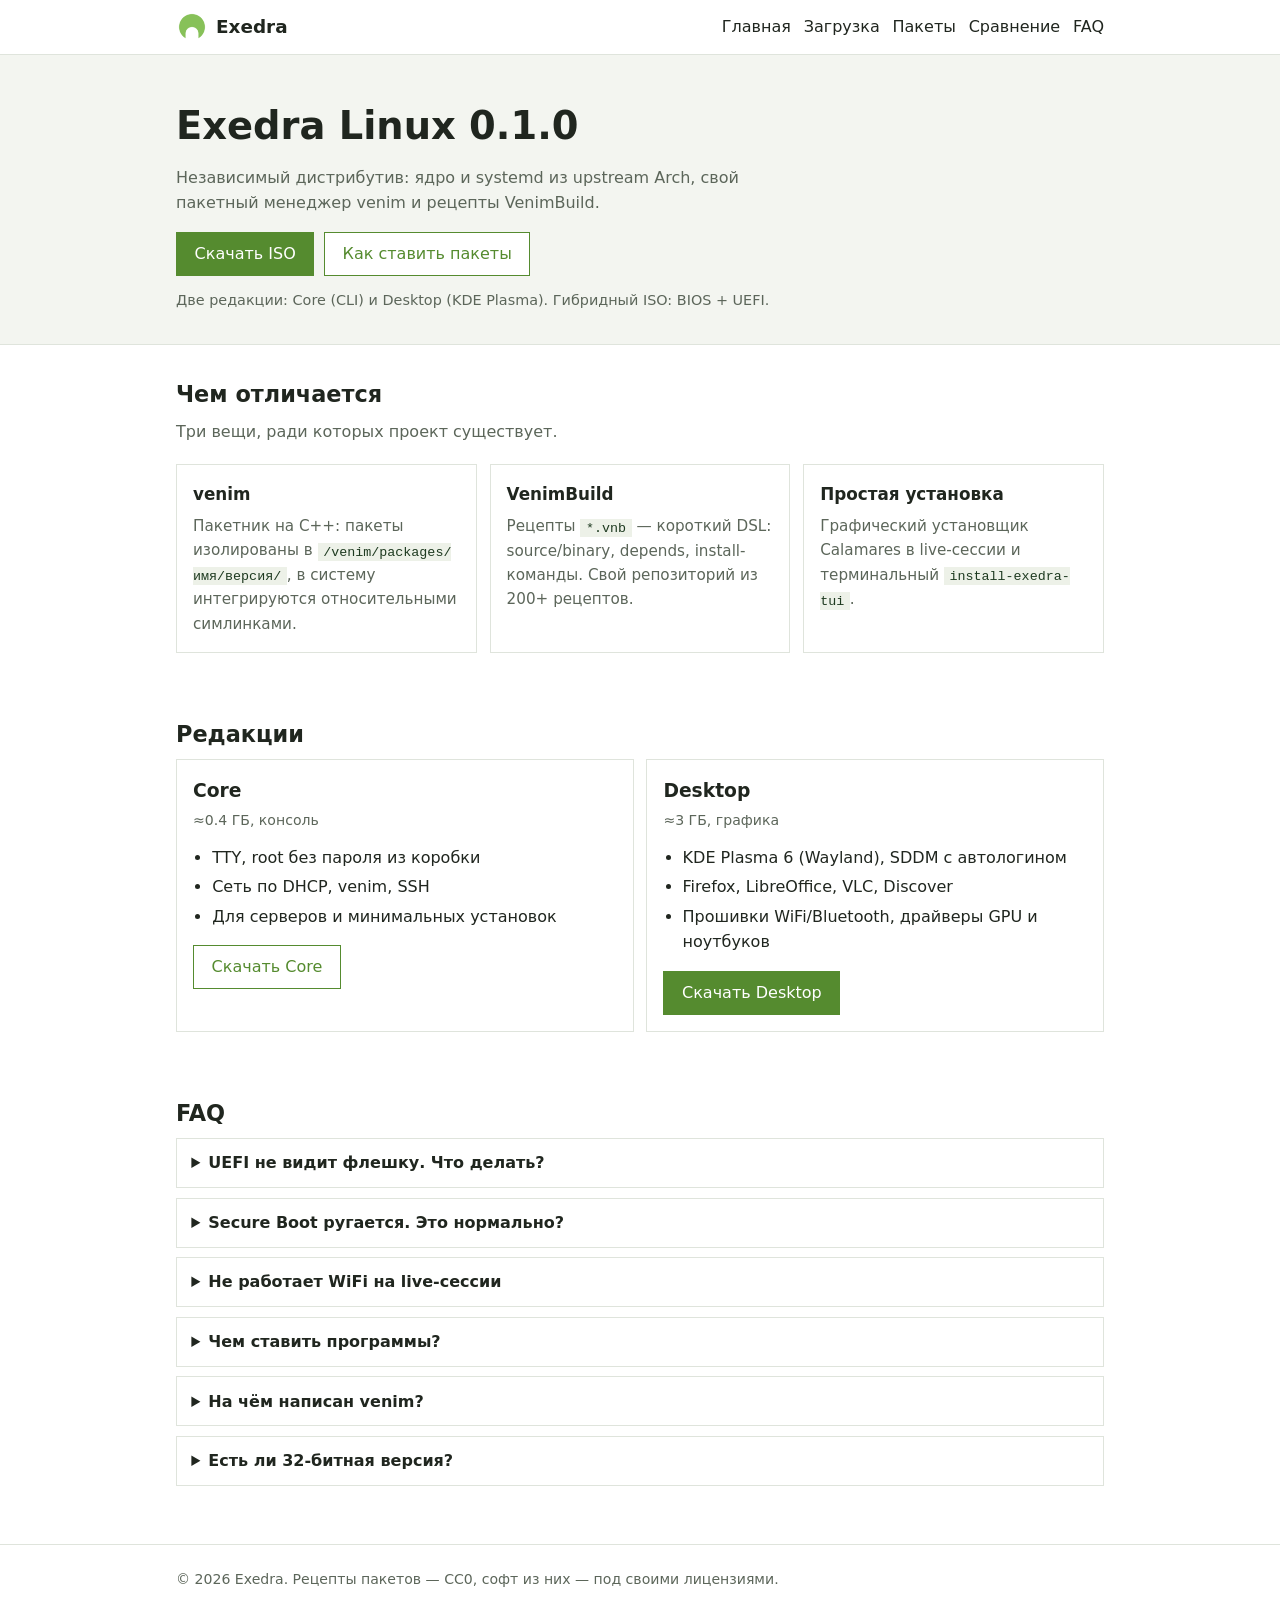
==== hub/site/index.html @ 644167ae "venim online repo + no-check + file key; hub/ with site, 209-recipe bulk and EN repo; docs" ====
<!DOCTYPE html>
<html lang="ru">
<head>
<meta charset="utf-8">
<meta name="viewport" content="width=device-width, initial-scale=1">
<title>Exedra Linux — независимый дистрибутив с пакетником venim</title>
<meta name="description" content="Exedra 0.1.0: ядро и systemd из upstream Arch, свой пакетник venim на C++, рецепты VenimBuild, редакции Core и Desktop (KDE Plasma).">
<link rel="canonical" href="https://example.org/exedra/">
<meta property="og:type" content="website">
<meta property="og:title" content="Exedra Linux">
<meta property="og:description" content="Независимый Linux-дистрибутив: venim, Calamares, KDE Plasma.">
<meta property="og:image" content="logo.png">
<link rel="icon" href="logo.png" type="image/png">
<link rel="stylesheet" href="assets/css/main.css">
</head>
<body>
<a class="skip-link" href="#main">Перейти к содержимому</a>

<header class="site-header">
  <div class="header-row">
    <a class="brand" href="index.html">
      <img src="logo.png" alt="Логотип Exedra" width="32" height="32">
      <span>Exedra</span>
    </a>
    <nav class="main-nav" aria-label="Основная навигация">
      <a href="index.html" aria-current="page">Главная</a>
      <a href="pages/download.html">Загрузка</a>
      <a href="pages/packages.html">Пакеты</a>
      <a href="pages/compare.html">Сравнение</a>
      <a href="#faq">FAQ</a>
    </nav>
  </div>
</header>

<main id="main">
  <section class="hero" aria-labelledby="hero-title">
    <div class="wrap">
      <h1 id="hero-title">Exedra Linux 0.1.0</h1>
      <p class="lead">Независимый дистрибутив: ядро и systemd из upstream Arch, свой пакетный менеджер venim и рецепты VenimBuild.</p>
      <div class="hero-actions">
        <a class="btn btn-accent" href="pages/download.html">Скачать ISO</a>
        <a class="btn" href="pages/packages.html">Как ставить пакеты</a>
      </div>
      <p class="hero-meta">Две редакции: Core (CLI) и Desktop (KDE Plasma). Гибридный ISO: BIOS + UEFI.</p>
    </div>
  </section>

  <section class="section" aria-labelledby="features-title">
    <div class="wrap">
      <h2 id="features-title">Чем отличается</h2>
      <p class="section-desc">Три вещи, ради которых проект существует.</p>
      <div class="grid-3">
        <article class="card"><h3>venim</h3><p>Пакетник на C++: пакеты изолированы в <code>/venim/packages/имя/версия/</code>, в систему интегрируются относительными симлинками.</p></article>
        <article class="card"><h3>VenimBuild</h3><p>Рецепты <code>*.vnb</code> — короткий DSL: source/binary, depends, install-команды. Свой репозиторий из 200+ рецептов.</p></article>
        <article class="card"><h3>Простая установка</h3><p>Графический установщик Calamares в live-сессии и терминальный <code>install-exedra-tui</code>.</p></article>
      </div>
    </div>
  </section>

  <section class="section" aria-labelledby="editions-title">
    <div class="wrap">
      <h2 id="editions-title">Редакции</h2>
      <div class="editions">
        <article class="edition">
          <h3>Core</h3>
          <p class="size">≈0.4 ГБ, консоль</p>
          <ul>
            <li>TTY, root без пароля из коробки</li>
            <li>Сеть по DHCP, venim, SSH</li>
            <li>Для серверов и минимальных установок</li>
          </ul>
          <a class="btn" href="pages/download.html">Скачать Core</a>
        </article>
        <article class="edition">
          <h3>Desktop</h3>
          <p class="size">≈3 ГБ, графика</p>
          <ul>
            <li>KDE Plasma 6 (Wayland), SDDM с автологином</li>
            <li>Firefox, LibreOffice, VLC, Discover</li>
            <li>Прошивки WiFi/Bluetooth, драйверы GPU и ноутбуков</li>
          </ul>
          <a class="btn btn-accent" href="pages/download.html">Скачать Desktop</a>
        </article>
      </div>
    </div>
  </section>

  <section class="section" id="faq" aria-labelledby="faq-title">
    <div class="wrap">
      <h2 id="faq-title">FAQ</h2>
      <div class="faq">
        <details>
          <summary>UEFI не видит флешку. Что делать?</summary>
          <p>Записывайте образ побайтово на устройство, не в раздел: <code>dd if=Exedra-*.iso of=/dev/sdX bs=4M oflag=sync</code>. Проверьте таблицу разделов после записи — должен быть виден EFI-раздел.</p>
        </details>
        <details>
          <summary>Secure Boot ругается. Это нормально?</summary>
          <p>Да. Загрузчик подписан собственным ключом Exedra, стоковая прошивка его не знает. Выключите Secure Boot в UEFI Setup либо добавьте наш ключ (подробности — в docs/secureboot.md репозитория).</p>
        </details>
        <details>
          <summary>Не работает WiFi на live-сессии</summary>
          <p>Прошивки Intel/Realtek/MediaTek/Atheros/Broadcom и драйверы rtw89, rtw88, ath11k/ath12k, mt76/mt7925 в образе есть. Проверьте <code>rfkill list</code> (частый виновник — hard block клавишей) и вывод <code>dmesg | grep -i firmware</code>. Исключение: Broadcom-wl (проприетарный DKMS) — только вручную после установки.</p>
        </details>
        <details>
          <summary>Чем ставить программы?</summary>
          <p>Пакетником venim: <code>venim install firefox</code>. Рецепты лежат в каталоге <code>packages/</code> и в онлайн-репозитории на 200+ рецептов. Подробности — на странице пакетов.</p>
        </details>
        <details>
          <summary>На чём написан venim?</summary>
          <p>На C++17 (SQLite, libcurl, OpenSSL). Начиная с 0.1.0 интерпретатор не нужен: <code>/usr/bin/venim</code> — нативный бинарник.</p>
        </details>
        <details>
          <summary>Есть ли 32-битная версия?</summary>
          <p>Нет, только x86_64 (BIOS и UEFI).</p>
        </details>
      </div>
    </div>
  </section>
</main>

<footer class="site-footer">
  <div class="wrap">
    <p>© 2026 Exedra. Рецепты пакетов — CC0, софт из них — под своими лицензиями.</p>
  </div>
</footer>
</body>
</html>
---- hub/site/assets/css/main.css ----
/* Plain Site — базовые стили. Единственное место правок под тематику: --accent и --accent-ink. */
:root {
  --accent: #558B2F;
  --accent-ink: #1e3a20;
  --bg: #ffffff;
  --soft: #f3f5f0;
  --ink: #20261f;
  --muted: #5c665a;
  --line: #dfe4dc;
  --code-bg: #edf1e8;
  --code-ink: #1e3a20;
  --max: 60rem;
  --font: system-ui, -apple-system, "Segoe UI", Roboto, Ubuntu, sans-serif;
  --mono: ui-monospace, Consolas, monospace;
}

* { box-sizing: border-box; }

body {
  margin: 0;
  font-family: var(--font);
  color: var(--ink);
  background: var(--bg);
  line-height: 1.6;
  font-size: 1rem;
}

a { color: var(--accent); }
a:hover { text-decoration: none; }

:focus-visible {
  outline: 2px solid var(--accent);
  outline-offset: 2px;
}

.skip-link {
  position: absolute;
  left: 1rem;
  top: -4rem;
  background: var(--ink);
  color: #fff;
  padding: 0.5rem 0.8rem;
  z-index: 100;
}
.skip-link:focus { top: 0.5rem; color: #fff; }

.wrap {
  max-width: var(--max);
  margin: 0 auto;
  padding: 0 1rem;
}

/* header */
.site-header { border-bottom: 1px solid var(--line); }
.header-row {
  display: flex;
  align-items: center;
  gap: 1rem;
  padding: 0.7rem 1rem;
  max-width: var(--max);
  margin: 0 auto;
}
.brand {
  display: flex;
  align-items: center;
  gap: 0.5rem;
  text-decoration: none;
  color: var(--ink);
  font-weight: 700;
  font-size: 1.15rem;
  margin-right: auto;
}
.brand img { width: 2rem; height: 2rem; }
.main-nav { display: flex; align-items: center; gap: 0.8rem; }
.main-nav a { text-decoration: none; color: var(--ink); }
.main-nav a:hover { color: var(--accent); }

/* buttons */
.btn {
  display: inline-block;
  text-decoration: none;
  padding: 0.55rem 1.1rem;
  border: 1px solid var(--accent);
  color: var(--accent);
  background: #fff;
  min-height: 44px;
  line-height: 1.5;
}
.btn-accent { background: var(--accent); color: #fff; }
.btn-accent:hover { color: #fff; }
.btn:hover { border-color: var(--ink); }

/* hero */
.hero { background: var(--soft); border-bottom: 1px solid var(--line); }
.hero .wrap { padding-top: 2.5rem; padding-bottom: 2rem; }
.hero h1 { font-size: 2rem; margin: 0 0 0.5rem; }
.lead { color: var(--muted); max-width: 38rem; margin: 0 0 1rem; }
.hero-actions { display: flex; gap: 0.6rem; flex-wrap: wrap; margin-bottom: 0.8rem; }
.hero-meta { color: var(--muted); font-size: 0.9rem; margin: 0; }

/* code — всегда тёмный текст на светлом фоне */
code {
  font-family: var(--mono);
  font-size: 0.88em;
  background: var(--code-bg);
  color: var(--code-ink);
  padding: 0.1rem 0.35rem;
}

/* sections */
.section { padding: 2rem 0; }
.section h2 { font-size: 1.4rem; margin: 0 0 0.4rem; }
.section-desc { color: var(--muted); margin: 0 0 1.2rem; max-width: 40rem; }

.grid-3 { display: grid; gap: 0.8rem; grid-template-columns: 1fr; }
.card {
  border: 1px solid var(--line);
  padding: 1rem;
  background: #fff;
}
.card h3 { margin: 0 0 0.4rem; font-size: 1.05rem; }
.card p { margin: 0; color: var(--muted); font-size: 0.95rem; }

/* two-column blocks */
.editions { display: grid; gap: 0.8rem; grid-template-columns: 1fr; }
.edition { border: 1px solid var(--line); padding: 1rem; background: #fff; }
.edition h3 { margin: 0; }
.edition .size { color: var(--muted); font-size: 0.88rem; margin: 0.2rem 0 0.8rem; }
.edition ul { margin: 0 0 1rem; padding-left: 1.2rem; }
.edition li { margin: 0.25rem 0; }

/* faq */
.faq details { border: 1px solid var(--line); padding: 0.7rem 0.9rem; margin-bottom: 0.6rem; }
.faq summary { cursor: pointer; font-weight: 600; }
.faq p { color: var(--muted); margin: 0.5rem 0 0; }

/* highlight box */
.version-box { border: 1px solid var(--line); background: var(--soft); padding: 1rem; }
.version-box p { margin: 0.3rem 0; color: var(--muted); }

/* download/content box + table */
.dl-box { border: 1px solid var(--line); padding: 1rem; margin: 1rem 0; background: #fff; }
table.dl { width: 100%; border-collapse: collapse; margin: 1rem 0; font-size: 0.95rem; }
table.dl th, table.dl td { text-align: left; padding: 0.6rem; border-bottom: 1px solid var(--line); }
table.dl th { background: var(--soft); }

/* footer */
.site-footer { border-top: 1px solid var(--line); margin-top: 1rem; }
.site-footer .wrap { padding-top: 1.2rem; padding-bottom: 1.2rem; }
.site-footer p { color: var(--muted); font-size: 0.88rem; margin: 0.3rem 0; }

@media (min-width: 720px) {
  .grid-3 { grid-template-columns: repeat(3, 1fr); }
  .editions { grid-template-columns: repeat(2, 1fr); }
  .hero h1 { font-size: 2.4rem; }
}

/* 320px: перенос шапки, иначе обрезка */
.header-row { flex-wrap: wrap; }
.main-nav { flex-wrap: wrap; row-gap: 0.3rem; }
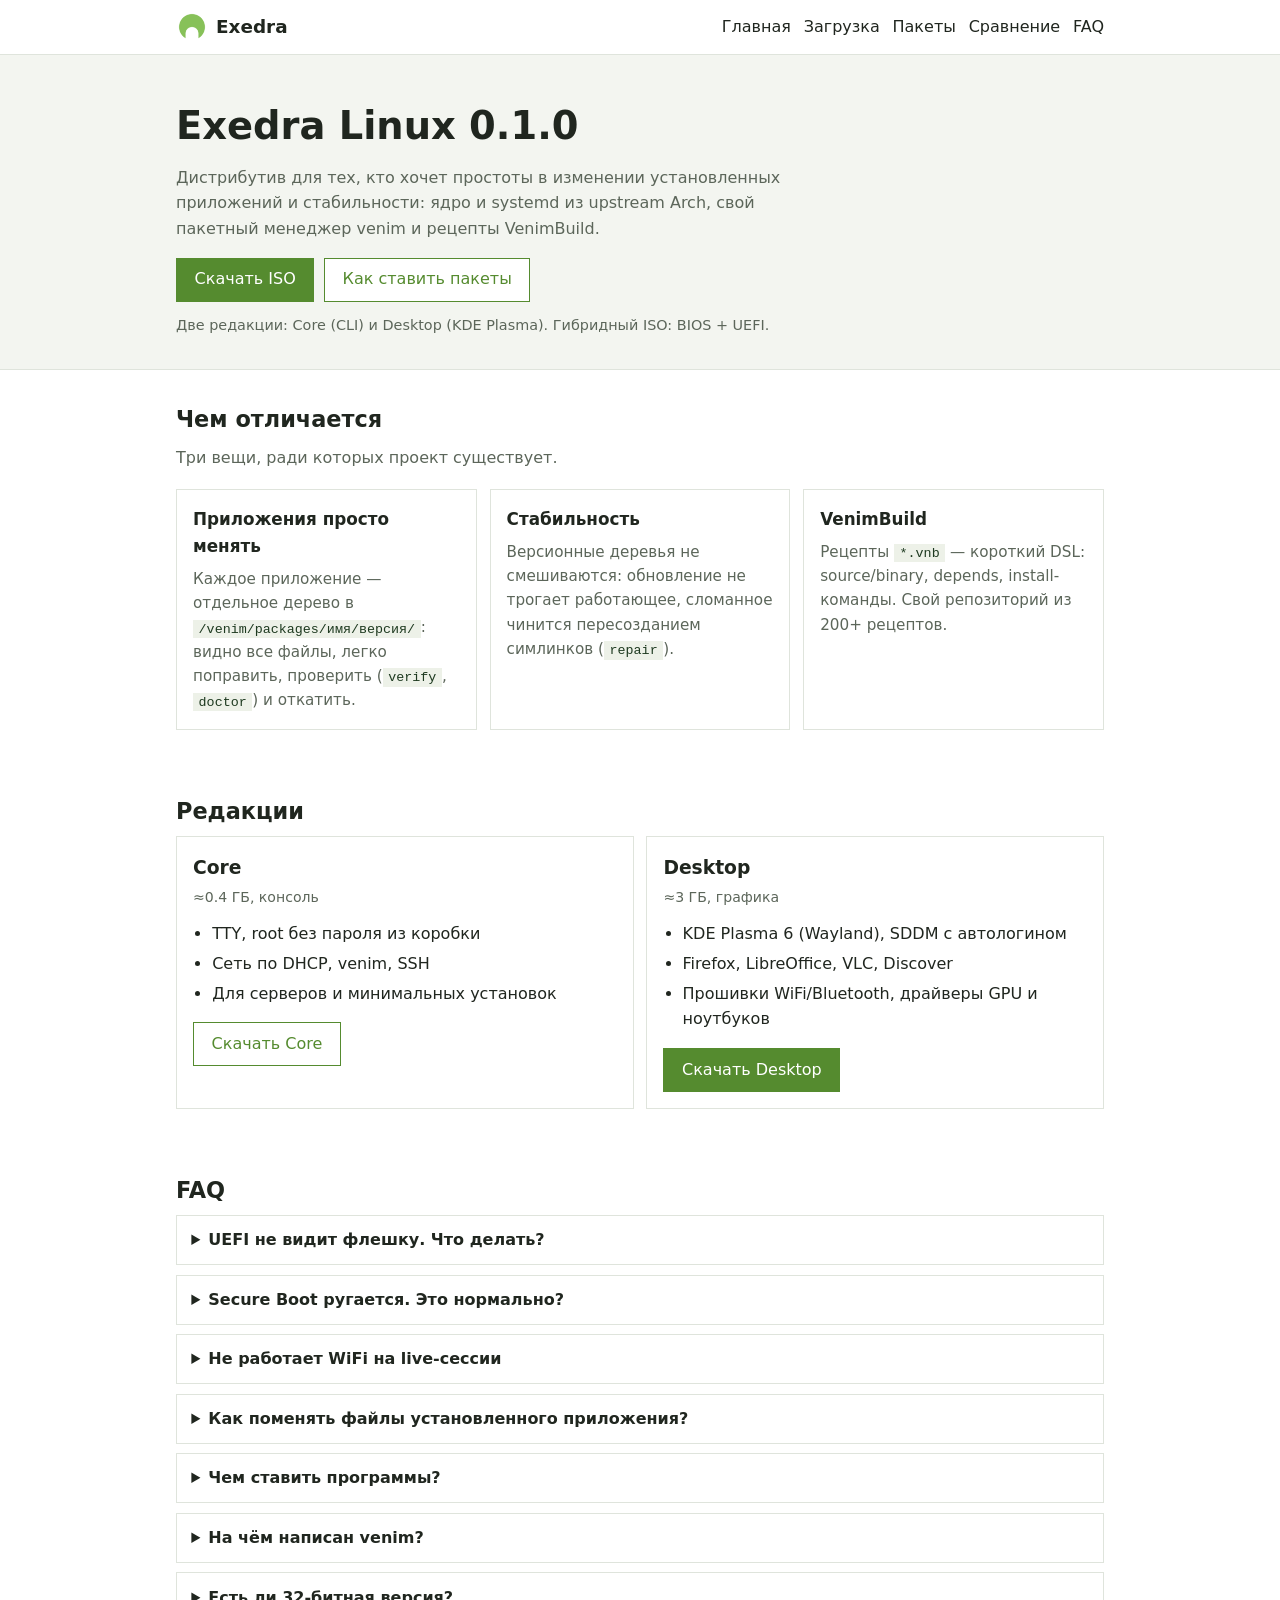
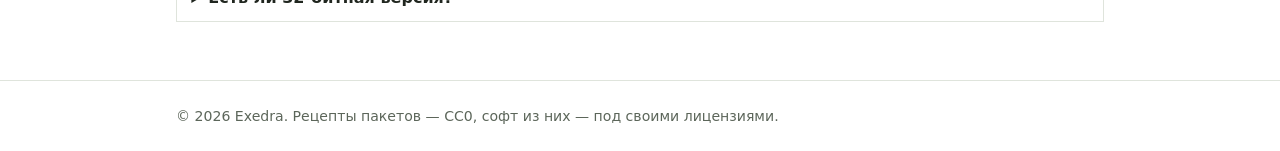
==== commit 5ab01b82: "positioning: easy app modification + stability (site, README)" ====
--- a/hub/site/index.html
+++ b/hub/site/index.html
@@ -36,7 +36,7 @@
   <section class="hero" aria-labelledby="hero-title">
     <div class="wrap">
       <h1 id="hero-title">Exedra Linux 0.1.0</h1>
-      <p class="lead">Независимый дистрибутив: ядро и systemd из upstream Arch, свой пакетный менеджер venim и рецепты VenimBuild.</p>
+      <p class="lead">Дистрибутив для тех, кто хочет простоты в изменении установленных приложений и стабильности: ядро и systemd из upstream Arch, свой пакетный менеджер venim и рецепты VenimBuild.</p>
       <div class="hero-actions">
         <a class="btn btn-accent" href="pages/download.html">Скачать ISO</a>
         <a class="btn" href="pages/packages.html">Как ставить пакеты</a>
@@ -50,9 +50,9 @@
       <h2 id="features-title">Чем отличается</h2>
       <p class="section-desc">Три вещи, ради которых проект существует.</p>
       <div class="grid-3">
-        <article class="card"><h3>venim</h3><p>Пакетник на C++: пакеты изолированы в <code>/venim/packages/имя/версия/</code>, в систему интегрируются относительными симлинками.</p></article>
+        <article class="card"><h3>Приложения просто менять</h3><p>Каждое приложение — отдельное дерево в <code>/venim/packages/имя/версия/</code>: видно все файлы, легко поправить, проверить (<code>verify</code>, <code>doctor</code>) и откатить.</p></article>
+        <article class="card"><h3>Стабильность</h3><p>Версионные деревья не смешиваются: обновление не трогает работающее, сломанное чинится пересозданием симлинков (<code>repair</code>).</p></article>
         <article class="card"><h3>VenimBuild</h3><p>Рецепты <code>*.vnb</code> — короткий DSL: source/binary, depends, install-команды. Свой репозиторий из 200+ рецептов.</p></article>
-        <article class="card"><h3>Простая установка</h3><p>Графический установщик Calamares в live-сессии и терминальный <code>install-exedra-tui</code>.</p></article>
       </div>
     </div>
   </section>
@@ -102,6 +102,10 @@
           <p>Прошивки Intel/Realtek/MediaTek/Atheros/Broadcom и драйверы rtw89, rtw88, ath11k/ath12k, mt76/mt7925 в образе есть. Проверьте <code>rfkill list</code> (частый виновник — hard block клавишей) и вывод <code>dmesg | grep -i firmware</code>. Исключение: Broadcom-wl (проприетарный DKMS) — только вручную после установки.</p>
         </details>
         <details>
+          <summary>Как поменять файлы установленного приложения?</summary>
+          <p>Всё лежит открыто в <code>/venim/packages/имя/версия/</code>, в системе — только симлинки. Правишь дерево или рецепт, переустанавливаешь, проверяешь <code>venim verify имя</code>. Сломал ссылки — чинит <code>venim repair</code>.</p>
+        </details>
+        <details>
           <summary>Чем ставить программы?</summary>
           <p>Пакетником venim: <code>venim install firefox</code>. Рецепты лежат в каталоге <code>packages/</code> и в онлайн-репозитории на 200+ рецептов. Подробности — на странице пакетов.</p>
         </details>
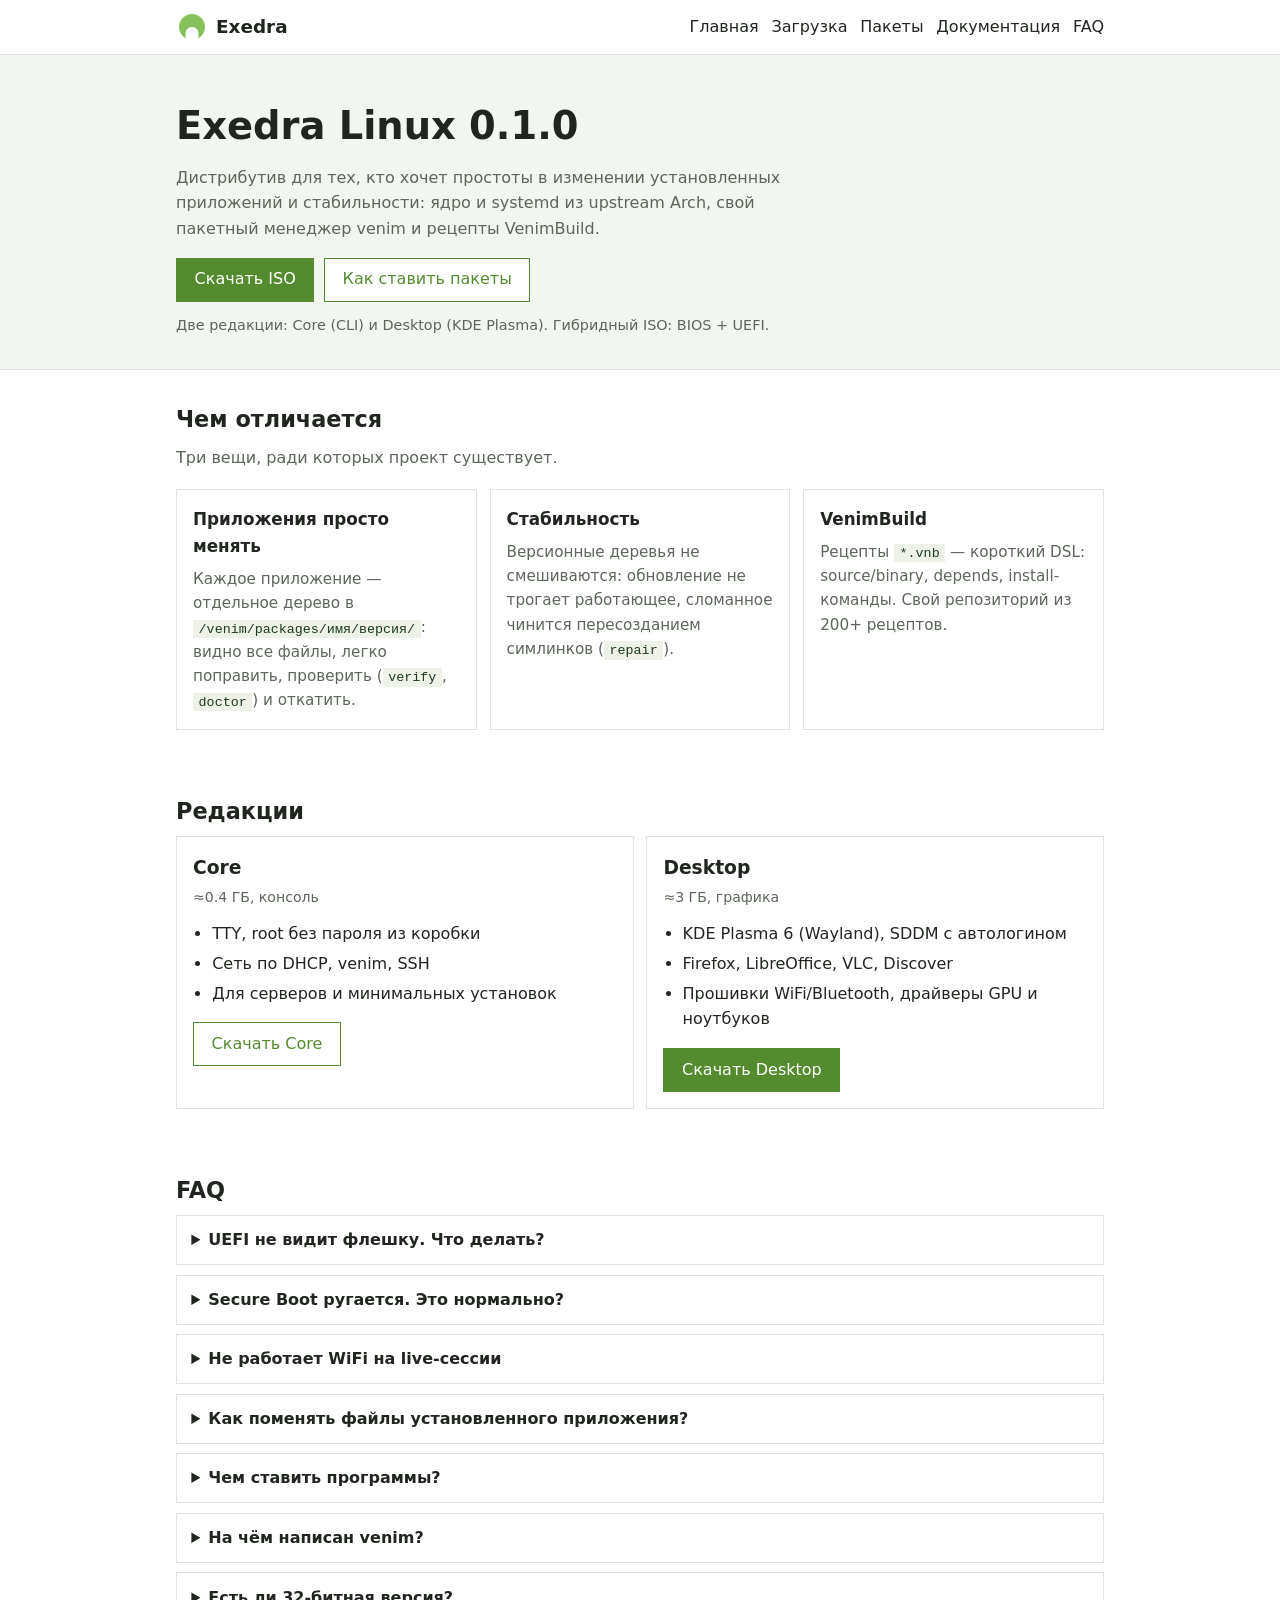
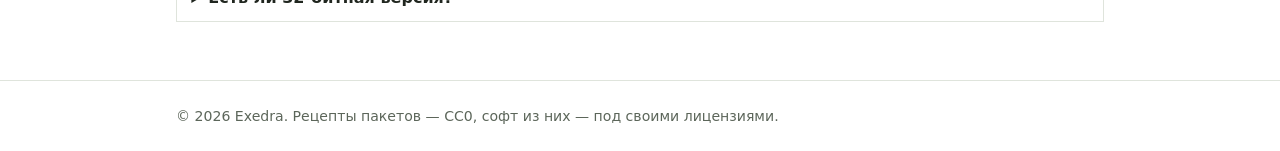
==== commit 012acaf2: "hub: site without compare + docs page, 286-recipe bulk and EN repo, all URLs verified alive" ====
--- a/hub/site/index.html
+++ b/hub/site/index.html
@@ -26,7 +26,7 @@
       <a href="index.html" aria-current="page">Главная</a>
       <a href="pages/download.html">Загрузка</a>
       <a href="pages/packages.html">Пакеты</a>
-      <a href="pages/compare.html">Сравнение</a>
+      <a href="pages/docs.html">Документация</a>
       <a href="#faq">FAQ</a>
     </nav>
   </div>
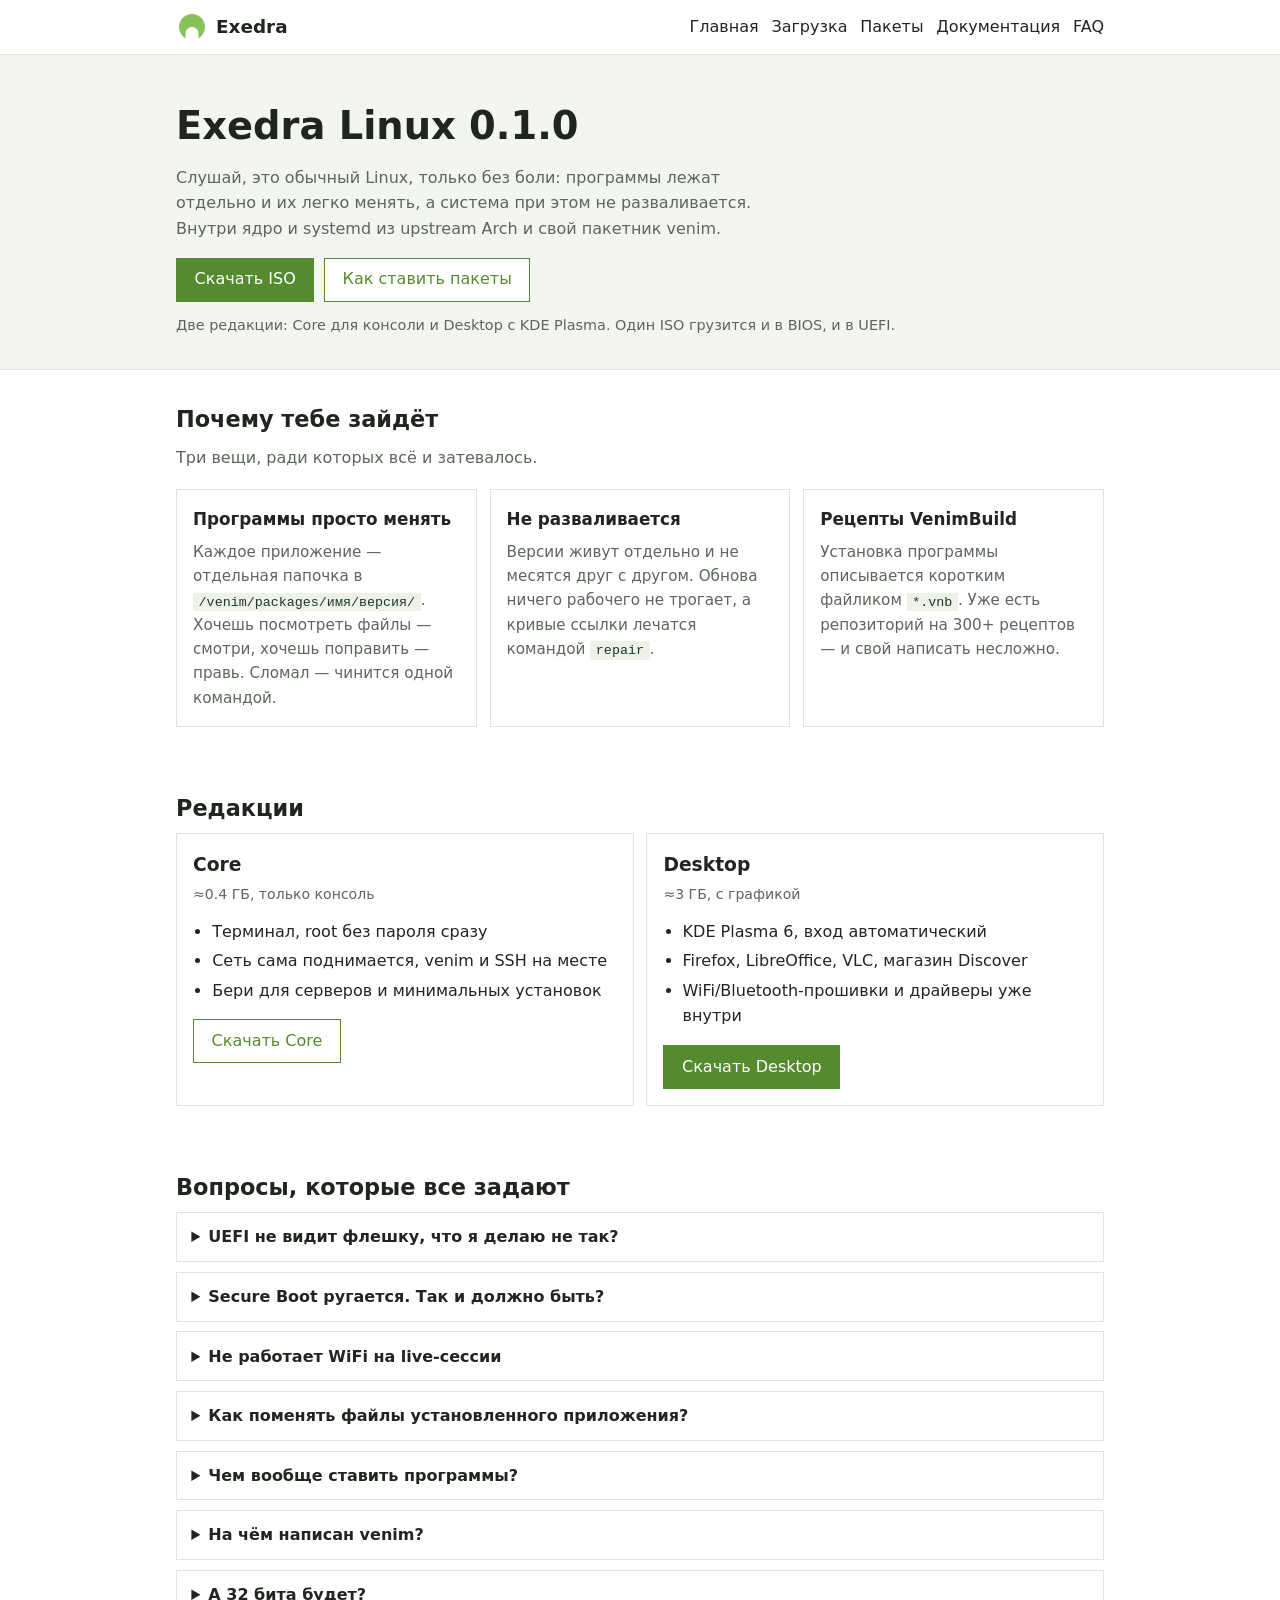
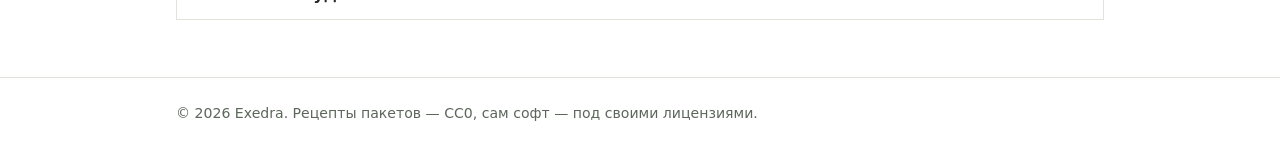
==== commit 143ff405: "site speaks like a friend now" ====
--- a/hub/site/index.html
+++ b/hub/site/index.html
@@ -3,12 +3,11 @@
 <head>
 <meta charset="utf-8">
 <meta name="viewport" content="width=device-width, initial-scale=1">
-<title>Exedra Linux — независимый дистрибутив с пакетником venim</title>
-<meta name="description" content="Exedra 0.1.0: ядро и systemd из upstream Arch, свой пакетник venim на C++, рецепты VenimBuild, редакции Core и Desktop (KDE Plasma).">
-<link rel="canonical" href="https://example.org/exedra/">
+<title>Exedra Linux — дистрибутив, где программы легко менять</title>
+<meta name="description" content="Exedra 0.1.0: ядро и systemd из upstream Arch, свой пакетник venim на C++, рецепты VenimBuild, редакции Core и Desktop.">
 <meta property="og:type" content="website">
 <meta property="og:title" content="Exedra Linux">
-<meta property="og:description" content="Независимый Linux-дистрибутив: venim, Calamares, KDE Plasma.">
+<meta property="og:description" content="Дистрибутив, где программы легко менять. venim, Calamares, KDE Plasma.">
 <meta property="og:image" content="logo.png">
 <link rel="icon" href="logo.png" type="image/png">
 <link rel="stylesheet" href="assets/css/main.css">
@@ -36,23 +35,23 @@
   <section class="hero" aria-labelledby="hero-title">
     <div class="wrap">
       <h1 id="hero-title">Exedra Linux 0.1.0</h1>
-      <p class="lead">Дистрибутив для тех, кто хочет простоты в изменении установленных приложений и стабильности: ядро и systemd из upstream Arch, свой пакетный менеджер venim и рецепты VenimBuild.</p>
+      <p class="lead">Слушай, это обычный Linux, только без боли: программы лежат отдельно и их легко менять, а система при этом не разваливается. Внутри ядро и systemd из upstream Arch и свой пакетник venim.</p>
       <div class="hero-actions">
         <a class="btn btn-accent" href="pages/download.html">Скачать ISO</a>
         <a class="btn" href="pages/packages.html">Как ставить пакеты</a>
       </div>
-      <p class="hero-meta">Две редакции: Core (CLI) и Desktop (KDE Plasma). Гибридный ISO: BIOS + UEFI.</p>
+      <p class="hero-meta">Две редакции: Core для консоли и Desktop с KDE Plasma. Один ISO грузится и в BIOS, и в UEFI.</p>
     </div>
   </section>
 
   <section class="section" aria-labelledby="features-title">
     <div class="wrap">
-      <h2 id="features-title">Чем отличается</h2>
-      <p class="section-desc">Три вещи, ради которых проект существует.</p>
+      <h2 id="features-title">Почему тебе зайдёт</h2>
+      <p class="section-desc">Три вещи, ради которых всё и затевалось.</p>
       <div class="grid-3">
-        <article class="card"><h3>Приложения просто менять</h3><p>Каждое приложение — отдельное дерево в <code>/venim/packages/имя/версия/</code>: видно все файлы, легко поправить, проверить (<code>verify</code>, <code>doctor</code>) и откатить.</p></article>
-        <article class="card"><h3>Стабильность</h3><p>Версионные деревья не смешиваются: обновление не трогает работающее, сломанное чинится пересозданием симлинков (<code>repair</code>).</p></article>
-        <article class="card"><h3>VenimBuild</h3><p>Рецепты <code>*.vnb</code> — короткий DSL: source/binary, depends, install-команды. Свой репозиторий из 200+ рецептов.</p></article>
+        <article class="card"><h3>Программы просто менять</h3><p>Каждое приложение — отдельная папочка в <code>/venim/packages/имя/версия/</code>. Хочешь посмотреть файлы — смотри, хочешь поправить — правь. Сломал — чинится одной командой.</p></article>
+        <article class="card"><h3>Не разваливается</h3><p>Версии живут отдельно и не месятся друг с другом. Обнова ничего рабочего не трогает, а кривые ссылки лечатся командой <code>repair</code>.</p></article>
+        <article class="card"><h3>Рецепты VenimBuild</h3><p>Установка программы описывается коротким файликом <code>*.vnb</code>. Уже есть репозиторий на 300+ рецептов — и свой написать несложно.</p></article>
       </div>
     </div>
   </section>
@@ -63,21 +62,21 @@
       <div class="editions">
         <article class="edition">
           <h3>Core</h3>
-          <p class="size">≈0.4 ГБ, консоль</p>
+          <p class="size">≈0.4 ГБ, только консоль</p>
           <ul>
-            <li>TTY, root без пароля из коробки</li>
-            <li>Сеть по DHCP, venim, SSH</li>
-            <li>Для серверов и минимальных установок</li>
+            <li>Терминал, root без пароля сразу</li>
+            <li>Сеть сама поднимается, venim и SSH на месте</li>
+            <li>Бери для серверов и минимальных установок</li>
           </ul>
           <a class="btn" href="pages/download.html">Скачать Core</a>
         </article>
         <article class="edition">
           <h3>Desktop</h3>
-          <p class="size">≈3 ГБ, графика</p>
+          <p class="size">≈3 ГБ, с графикой</p>
           <ul>
-            <li>KDE Plasma 6 (Wayland), SDDM с автологином</li>
-            <li>Firefox, LibreOffice, VLC, Discover</li>
-            <li>Прошивки WiFi/Bluetooth, драйверы GPU и ноутбуков</li>
+            <li>KDE Plasma 6, вход автоматический</li>
+            <li>Firefox, LibreOffice, VLC, магазин Discover</li>
+            <li>WiFi/Bluetooth-прошивки и драйверы уже внутри</li>
           </ul>
           <a class="btn btn-accent" href="pages/download.html">Скачать Desktop</a>
         </article>
@@ -87,35 +86,35 @@
 
   <section class="section" id="faq" aria-labelledby="faq-title">
     <div class="wrap">
-      <h2 id="faq-title">FAQ</h2>
+      <h2 id="faq-title">Вопросы, которые все задают</h2>
       <div class="faq">
         <details>
-          <summary>UEFI не видит флешку. Что делать?</summary>
-          <p>Записывайте образ побайтово на устройство, не в раздел: <code>dd if=Exedra-*.iso of=/dev/sdX bs=4M oflag=sync</code>. Проверьте таблицу разделов после записи — должен быть виден EFI-раздел.</p>
+          <summary>UEFI не видит флешку, что я делаю не так?</summary>
+          <p>Скорее всего, записал не туда. Пиши строго на устройство целиком: <code>dd if=Exedra-*.iso of=/dev/sdX bs=4M oflag=sync</code> — без цифры в конце. После записи глянь таблицу разделов, там должен быть EFI-раздел.</p>
         </details>
         <details>
-          <summary>Secure Boot ругается. Это нормально?</summary>
-          <p>Да. Загрузчик подписан собственным ключом Exedra, стоковая прошивка его не знает. Выключите Secure Boot в UEFI Setup либо добавьте наш ключ (подробности — в docs/secureboot.md репозитория).</p>
+          <summary>Secure Boot ругается. Так и должно быть?</summary>
+          <p>Ага, всё нормально. Загрузчик подписан нашим ключом, а твоя прошивка его не знает. Либо выключи Secure Boot в настройках UEFI, либо добавь наш ключ (как — в docs/secureboot.md репозитория).</p>
         </details>
         <details>
           <summary>Не работает WiFi на live-сессии</summary>
-          <p>Прошивки Intel/Realtek/MediaTek/Atheros/Broadcom и драйверы rtw89, rtw88, ath11k/ath12k, mt76/mt7925 в образе есть. Проверьте <code>rfkill list</code> (частый виновник — hard block клавишей) и вывод <code>dmesg | grep -i firmware</code>. Исключение: Broadcom-wl (проприетарный DKMS) — только вручную после установки.</p>
+          <p>Прошивки и драйверы под Intel, Realtek, MediaTek, Atheros и Broadcom в образе лежат. Сначала глянь <code>rfkill list</code> — часто виновата кнопка/клавиша на ноуте, а не образ. Потом <code>dmesg | grep -i firmware</code>. Единственное исключение — проприетарный Broadcom-wl, его только руками после установки.</p>
         </details>
         <details>
           <summary>Как поменять файлы установленного приложения?</summary>
           <p>Всё лежит открыто в <code>/venim/packages/имя/версия/</code>, в системе — только симлинки. Правишь дерево или рецепт, переустанавливаешь, проверяешь <code>venim verify имя</code>. Сломал ссылки — чинит <code>venim repair</code>.</p>
         </details>
         <details>
-          <summary>Чем ставить программы?</summary>
-          <p>Пакетником venim: <code>venim install firefox</code>. Рецепты лежат в каталоге <code>packages/</code> и в онлайн-репозитории на 200+ рецептов. Подробности — на странице пакетов.</p>
+          <summary>Чем вообще ставить программы?</summary>
+          <p>Командой <code>venim install firefox</code>. Рецепты лежат в каталоге <code>packages/</code> и в онлайн-репозитории. Подробности — на странице пакетов.</p>
         </details>
         <details>
           <summary>На чём написан venim?</summary>
-          <p>На C++17 (SQLite, libcurl, OpenSSL). Начиная с 0.1.0 интерпретатор не нужен: <code>/usr/bin/venim</code> — нативный бинарник.</p>
+          <p>На C++17, внутри SQLite. Начиная с 0.1.0 никакого интерпретатора не надо: <code>/usr/bin/venim</code> — обычный нативный бинарник.</p>
         </details>
         <details>
-          <summary>Есть ли 32-битная версия?</summary>
-          <p>Нет, только x86_64 (BIOS и UEFI).</p>
+          <summary>А 32 бита будет?</summary>
+          <p>Неа, только x86_64.</p>
         </details>
       </div>
     </div>
@@ -124,7 +123,7 @@
 
 <footer class="site-footer">
   <div class="wrap">
-    <p>© 2026 Exedra. Рецепты пакетов — CC0, софт из них — под своими лицензиями.</p>
+    <p>© 2026 Exedra. Рецепты пакетов — CC0, сам софт — под своими лицензиями.</p>
   </div>
 </footer>
 </body>
